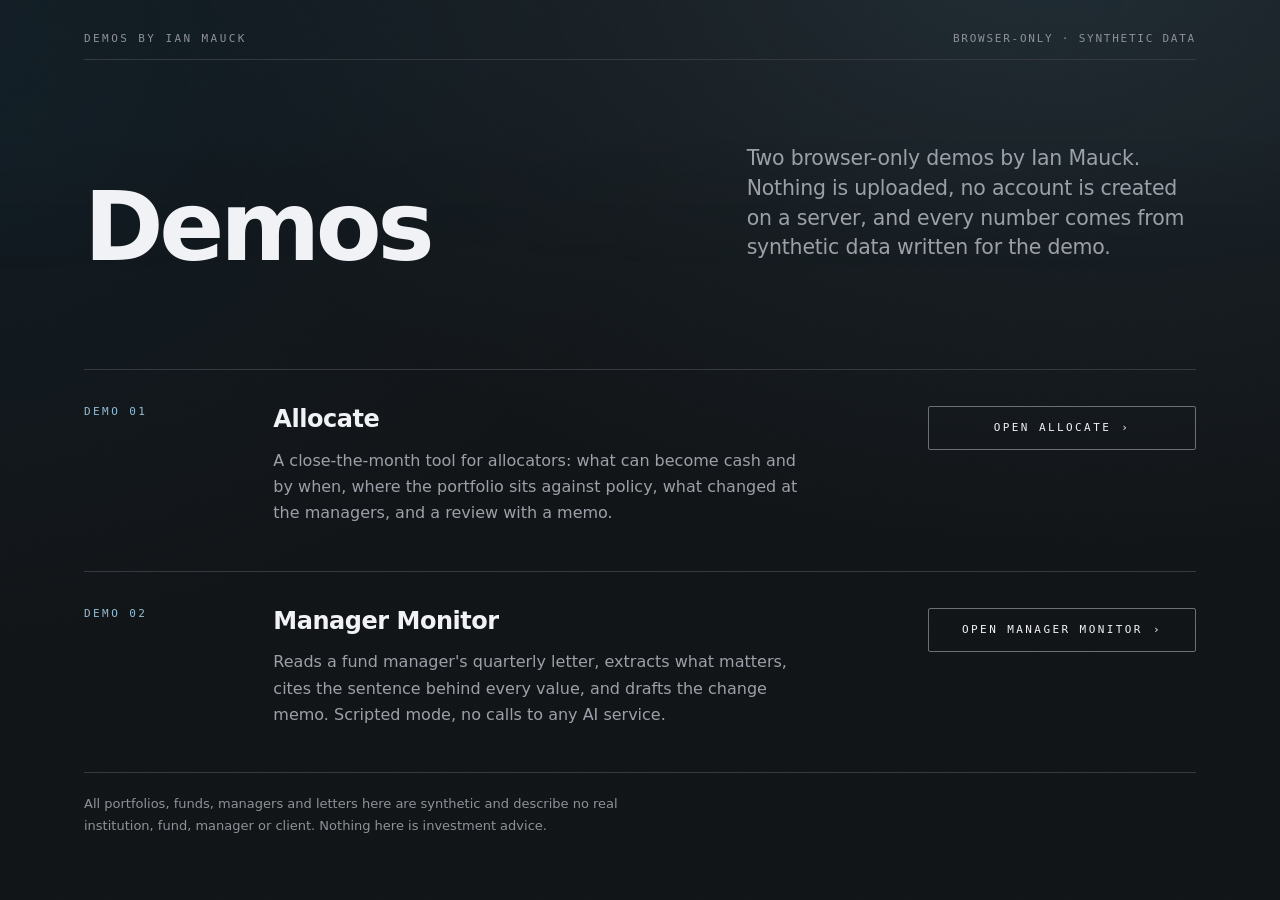
==== index.html @ 55d59b13 "Add files via upload" ====
<!doctype html>
<html lang="en">
<head>
<meta charset="utf-8" />
<meta name="viewport" content="width=device-width, initial-scale=1" />
<meta name="description" content="Two browser-only demos by Ian Mauck: Allocate, a close-the-month tool for allocators, and Manager Monitor, which reads manager letters and cites every value." />
<meta name="theme-color" content="#111417" />
<title>Demos by Ian Mauck</title>
<style>
/* Space Grotesk and JetBrains Mono, self-hosted beside this page (SIL OFL 1.1,
   the licence text ships with the app build). No request leaves the machine:
   the two woff2 files sit in ./fonts/, the same two the Allocate build
   bundles. If they are absent or blocked, the stacks below fall through to
   the platform UI face and the platform mono — nothing here is measured
   against the webfont, so the page loses the editorial character and not the
   layout. */
@font-face{font-family:"Space Grotesk";font-style:normal;font-weight:300 700;font-display:swap;src:url("./fonts/space-grotesk-latin-wght-normal.woff2") format("woff2")}
@font-face{font-family:"JetBrains Mono";font-style:normal;font-weight:400 700;font-display:swap;src:url("./fonts/jetbrains-mono-latin-wght-normal.woff2") format("woff2")}

/* ============================================================
   FINAL — the demos index. The same masthead, the same tokens, the same
   accent substitution; the two demos are case-file rows: mono stamp,
   headline, teaser, bordered mono CTA.

   Every string — title, description, h1, lede, both headings, both
   teasers, both CTA labels, both hrefs, the footer — is byte-for-byte
   the page this replaces. The only words that are not already on that
   page are the mono furniture: the stamps DEMO 01 / DEMO 02, the folio
   line (the page's own <title>) and the right-hand micro label (from its
   own lede and footer).

   The two faces are self-hosted in ./fonts/ beside this file (the
   @font-face pair at the top of this stylesheet). There is no request to
   any external host from this page.

   Defects fixed from the winner:
     - the two CTAs now share a width and a right edge, so the column
       reads as one column instead of two ragged buttons.
     - the CTA's own border was --rule (1.57:1). A control's edge has to
       be perceivable, so it is --rule-control (3.08:1); the dividing
       hairlines stay at --rule, because a divider is not a control.
   ============================================================ */

:root{
  --background: oklch(0.19 0.008 255);
  --surface: oklch(0.235 0.010 255);
  --foreground: oklch(0.965 0.004 260);
  --muted-foreground: oklch(0.705 0.012 265);
  --ink-dim: oklch(0.655 0.010 265);
  --rule: oklch(0.34 0.012 255);            /* decorative hairline */
  --rule-strong: oklch(0.46 0.012 255);
  /* A control's own edge (WCAG 1.4.11, 3:1): --rule is 1.57:1 and
     --rule-strong is 2.60:1 against the charcoal, so neither can draw a
     button. 3.66:1 flat, 3.07:1 at the ambient glow's brightest point.
     Spent only on a control edge — never on a divider. */
  --rule-control: oklch(0.54 0.012 255);

  --brand-200:#C2DAE8;
  --brand-300:#93BDD4;
  --brand-400:#5B9AB9;
  --brand-500:#2C789C;
  --brand-600:#0B5D8A;
  --brand-700:#073D5F;
  --accent: var(--brand-300);
  --accent-line: var(--brand-400);
  --ring: var(--brand-400);

  --grain-opacity:.045;
  --glow-a:.13; --glow-b:.10; --aurora-a:.05;

  --radius:2px;
  --gutter:20px;
  --content-max:1240px;

  --dur-fast:160ms; --dur-tick:200ms;
  --dur-rule:700ms; --dur-rise:620ms; --dur-mask:720ms;
  --ease-out:cubic-bezier(0.16,1,0.3,1);
  --ease-rule:cubic-bezier(0.22,1,0.36,1);
  --ease-standard:cubic-bezier(0.4,0,0.2,1);

  --fs-display-xl: clamp(2.75rem, 7.7vw, 6rem);
  --fs-dek: clamp(1.0625rem, 1.6vw, 1.375rem);
  --fs-headline: 1.5rem;
  --fs-body: 1rem;
  --fs-label:.6875rem;
  /* the site's micro-mono is .625rem (10px); raised to 11px, the floor
     Allocate's type rule puts under an uppercase label. */
  --fs-micro:.6875rem;

  --font-display:"Space Grotesk", ui-sans-serif, system-ui, sans-serif;
  --font-mono:"JetBrains Mono", ui-monospace, monospace;
}
@media (min-width:768px){ :root{ --gutter:40px } }
@media (min-width:1280px){ :root{ --gutter:64px } }

*,*::before,*::after{ box-sizing:border-box }
html{ overflow-x:hidden; -webkit-text-size-adjust:100% }
body{
  margin:0; min-height:100vh;
  background-color:var(--background);
  background-image:
    radial-gradient(60rem 40rem at 85% -10%, color-mix(in oklab, var(--brand-400) calc(var(--glow-a)*100%), transparent), transparent),
    radial-gradient(50rem 35rem at -10% 10%, color-mix(in oklab, var(--brand-600) calc(var(--glow-b)*100%), transparent), transparent);
  background-attachment:fixed;
  color:var(--foreground);
  font-family:var(--font-display);
  font-synthesis-weight:none;
  -webkit-font-smoothing:antialiased;
}
body::after{
  content:""; position:fixed; inset:0; z-index:60; pointer-events:none;
  opacity:var(--grain-opacity);
  background-image:url("data:image/svg+xml;utf8,<svg xmlns='http://www.w3.org/2000/svg' width='160' height='160'><filter id='n'><feTurbulence type='fractalNoise' baseFrequency='0.85' numOctaves='3' stitchTiles='stitch'/><feColorMatrix type='saturate' values='0'/></filter><rect width='160' height='160' filter='url(%23n)' opacity='0.55'/></svg>");
  background-size:160px 160px;
}

.wrap{ width:100%; max-width:var(--content-max); margin-inline:auto; padding-inline:var(--gutter) }
.grid{
  display:grid; grid-template-columns:repeat(4,minmax(0,1fr)); gap:16px;
  width:100%; max-width:var(--content-max); margin-inline:auto; padding-inline:var(--gutter);
}
@media (min-width:768px){ .grid{ grid-template-columns:repeat(12,minmax(0,1fr)); gap:24px } }

.display-xl{
  font-family:var(--font-display); font-size:var(--fs-display-xl); font-weight:700;
  line-height:.86; letter-spacing:-.045em; margin:0;
}
.headline{ font-size:var(--fs-headline); font-weight:700; line-height:1.15; letter-spacing:-.02em; margin:0 }
.dek{ font-size:var(--fs-dek); font-weight:400; line-height:1.45; letter-spacing:-.01em; color:var(--muted-foreground); margin:0 }
.body-copy{ font-size:var(--fs-body); line-height:1.65; margin:0; color:var(--muted-foreground) }
.label-mono{ font-family:var(--font-mono); font-size:var(--fs-label); font-weight:500; line-height:1; letter-spacing:.22em; text-transform:uppercase; color:var(--ink-dim); margin:0 }
.micro-mono{ font-family:var(--font-mono); font-size:var(--fs-micro); font-weight:400; line-height:1.2; letter-spacing:.16em; text-transform:uppercase; color:var(--ink-dim); margin:0 }
.accent{ color:var(--accent) }

@media (prefers-reduced-motion: no-preference){
  .reveal{ animation:rise var(--dur-rise) var(--ease-out) both; animation-delay:var(--d,0ms) }
  .mask-inner{ animation:mask-rise var(--dur-mask) var(--ease-out) both; animation-delay:var(--d,0ms) }
  .rule-draw{ animation:draw var(--dur-rule) var(--ease-rule) both; animation-delay:var(--d,0ms) }
}
@keyframes rise{ from{opacity:0; transform:translateY(var(--rise-y,18px))} to{opacity:1; transform:none} }
@keyframes mask-rise{ from{transform:translateY(110%)} to{transform:none} }
@keyframes draw{ from{transform:scaleX(0)} to{transform:scaleX(1)} }
.rule-draw{ display:block; height:1px; width:100%; background:var(--rule); transform-origin:left center }
.mask-line{ display:block; overflow:hidden; padding-block:.1em; margin-block:-.1em }
.mask-inner{ display:block }

.skip-link{
  position:fixed; top:8px; left:8px; z-index:70; transform:translateY(-220%);
  min-height:44px; display:inline-flex; align-items:center; padding:10px 16px;
  background:var(--surface); color:var(--foreground); border:1px solid var(--rule-control);
  border-radius:var(--radius); text-decoration:none;
  font-family:var(--font-mono); font-size:var(--fs-label); letter-spacing:.22em; text-transform:uppercase;
}
.skip-link:focus{ transform:translateY(0) }

/* ---------- masthead ---------- */
.masthead{ position:relative; isolation:isolate; padding-top:22px; padding-bottom:12px }
@media (min-width:768px){ .masthead{ padding-top:32px } }
.aurora{
  position:absolute; inset:0; z-index:0; pointer-events:none; contain:layout paint;
  /* the aurora is cut off at the section's edge; fade it out before the cut */
  -webkit-mask-image:linear-gradient(to bottom,#000 45%,transparent 100%);
          mask-image:linear-gradient(to bottom,#000 45%,transparent 100%);
  background-image:
    radial-gradient(48rem 34rem at 78% -12%, color-mix(in oklab, var(--brand-300) calc(var(--aurora-a)*100%), transparent), transparent),
    radial-gradient(42rem 30rem at -8% 6%, color-mix(in oklab, var(--brand-500) calc(var(--aurora-a)*100%), transparent), transparent);
}
.masthead > *:not(.aurora){ position:relative; z-index:1 }
.folio{ display:flex; align-items:baseline; justify-content:space-between; gap:16px; padding-bottom:14px }
.folio .micro-mono{ display:none }
@media (min-width:560px){ .folio .micro-mono{ display:block } }

.masthead-grid{ margin-top:52px; align-items:end }
@media (min-width:768px){ .masthead-grid{ margin-top:84px } }
.col-title{ grid-column:span 4 }
@media (min-width:768px){ .col-title{ grid-column:1 / 8 } }
.col-dek{ grid-column:span 4; margin-top:26px }
@media (min-width:768px){ .col-dek{ grid-column:8 / 13; margin-top:0; padding-bottom:6px } }

/* ---------- case-file rows ---------- */
.rows{ margin-top:56px }
@media (min-width:768px){ .rows{ margin-top:88px } }
/* The leading hairline sits INSIDE the wrap, as the site's does, so it runs
   the content column and not the window. The hover tint is full-bleed. */
.row-link{
  display:block; text-decoration:none; color:inherit;
  transition:background var(--dur-tick) var(--ease-standard);
}
.row-link:hover, .row-link:focus-visible{ background:color-mix(in oklab, var(--brand-400) 6%, transparent) }
.row-grid{ padding-block:32px 36px; align-items:start }
@media (min-width:768px){ .row-grid{ padding-block:36px 44px; min-height:196px } }
.row-stamp{
  grid-column:span 4; display:flex; flex-direction:row; align-items:baseline; justify-content:space-between; gap:12px;
}
@media (min-width:768px){ .row-stamp{ grid-column:1 / 3; flex-direction:column; align-items:flex-start; gap:12px } }
.row-story{ grid-column:span 4; margin-top:22px }
@media (min-width:768px){ .row-story{ grid-column:3 / 9; margin-top:0 } }
.row-story .body-copy{ margin-top:14px; max-width:52ch }
.row-cta{ grid-column:span 4; margin-top:26px; display:flex }
@media (min-width:768px){ .row-cta{ grid-column:9 / 13; margin-top:0; justify-content:flex-end; align-items:flex-start } }
.cta{
  display:inline-flex; align-items:center; justify-content:center; gap:10px;
  width:100%; min-height:48px; padding-inline:20px;
  border:1px solid var(--rule-control); border-radius:var(--radius);
  font-family:var(--font-mono); font-size:var(--fs-label); font-weight:500;
  letter-spacing:.22em; text-transform:uppercase; color:var(--foreground);
  transition:border-color var(--dur-tick) var(--ease-standard), color var(--dur-tick) var(--ease-standard);
}
/* One width for both, so the two rows' buttons share a left and a right
   edge. 268px holds "OPEN MANAGER MONITOR ›" at 11px / 0.22em with room. */
@media (min-width:768px){ .cta{ width:268px; min-height:44px } }
.row-link:hover .cta, .row-link:focus-visible .cta{ border-color:var(--accent-line); color:var(--accent) }
.cta .chev{ transition:transform var(--dur-tick) var(--ease-out) }
.row-link:hover .cta .chev{ transform:translateX(3px) }

/* ---------- footer ---------- */
/* the footer's own rule closes the last row, so the two rows are bracketed */
.foot{ margin-top:0; padding-bottom:64px }
.foot p{ margin:20px 0 0; max-width:72ch; font-size:.8125rem; line-height:1.65; color:var(--ink-dim) }

:focus-visible{ outline:2px solid var(--ring); outline-offset:2px }
/* A demo row's anchor is the whole row, edge to edge, so the ring above draws
   a box the width of the window: its vertical edges fall outside the viewport
   and what is left reads as two horizontal lines across the page. The row's
   control is the CTA, so the ring goes on the CTA — same 2px, same colour, a
   box around the thing you are about to press — and the row's own focus tint
   (.row-link:focus-visible, above) still says which row it belongs to. */
.row-link:focus-visible{ outline:none }
.row-link:focus-visible .cta{ outline:2px solid var(--ring); outline-offset:2px }
::selection{ background:color-mix(in oklab, var(--brand-400) 40%, transparent) }
@media (prefers-reduced-motion: reduce){
  *,*::before,*::after{
    animation-duration:.001ms !important; animation-iteration-count:1 !important;
    animation-delay:0s !important; transition-duration:.001ms !important;
  }
}
</style>
</head>
<body>
<a class="skip-link" href="#demos">Skip to the demos</a>

<header class="masthead">
  <div class="aurora" aria-hidden="true"></div>

  <div class="wrap folio">
    <p class="label-mono">Demos by Ian Mauck</p>
    <p class="micro-mono">Browser-only · synthetic data</p>
  </div>
  <div class="wrap"><span class="rule-draw"></span></div>

  <div class="grid masthead-grid">
    <div class="col-title">
      <h1 class="display-xl">
        <span class="mask-line"><span class="mask-inner" style="--d:80ms">Demos</span></span>
      </h1>
    </div>
    <p class="dek col-dek reveal" style="--d:160ms">Two browser-only demos by Ian Mauck. Nothing is uploaded, no account is created on a server, and every number comes from synthetic data written for the demo.</p>
  </div>
</header>

<main class="rows" id="demos">
  <a class="row-link reveal" style="--d:240ms" href="./allocate/">
    <div class="wrap"><span class="rule-draw" style="--d:240ms"></span></div>
    <div class="grid row-grid">
      <div class="row-stamp">
        <span class="label-mono accent">Demo 01</span>
      </div>
      <div class="row-story">
        <h2 class="headline">Allocate</h2>
        <p class="body-copy">A close-the-month tool for allocators: what can become cash and by when, where the portfolio sits against policy, what changed at the managers, and a review with a memo.</p>
      </div>
      <div class="row-cta">
        <span class="cta">Open Allocate <span class="chev" aria-hidden="true">&rsaquo;</span></span>
      </div>
    </div>
  </a>

  <a class="row-link reveal" style="--d:320ms" href="./manager-monitor/">
    <div class="wrap"><span class="rule-draw" style="--d:320ms"></span></div>
    <div class="grid row-grid">
      <div class="row-stamp">
        <span class="label-mono accent">Demo 02</span>
      </div>
      <div class="row-story">
        <h2 class="headline">Manager Monitor</h2>
        <p class="body-copy">Reads a fund manager's quarterly letter, extracts what matters, cites the sentence behind every value, and drafts the change memo. Scripted mode, no calls to any AI service.</p>
      </div>
      <div class="row-cta">
        <span class="cta">Open Manager Monitor <span class="chev" aria-hidden="true">&rsaquo;</span></span>
      </div>
    </div>
  </a>
</main>

<footer class="wrap foot">
  <span class="rule-draw" style="--d:400ms"></span>
  <p>All portfolios, funds, managers and letters here are synthetic and describe no real institution, fund, manager or client. Nothing here is investment advice.</p>
</footer>
</body>
</html>
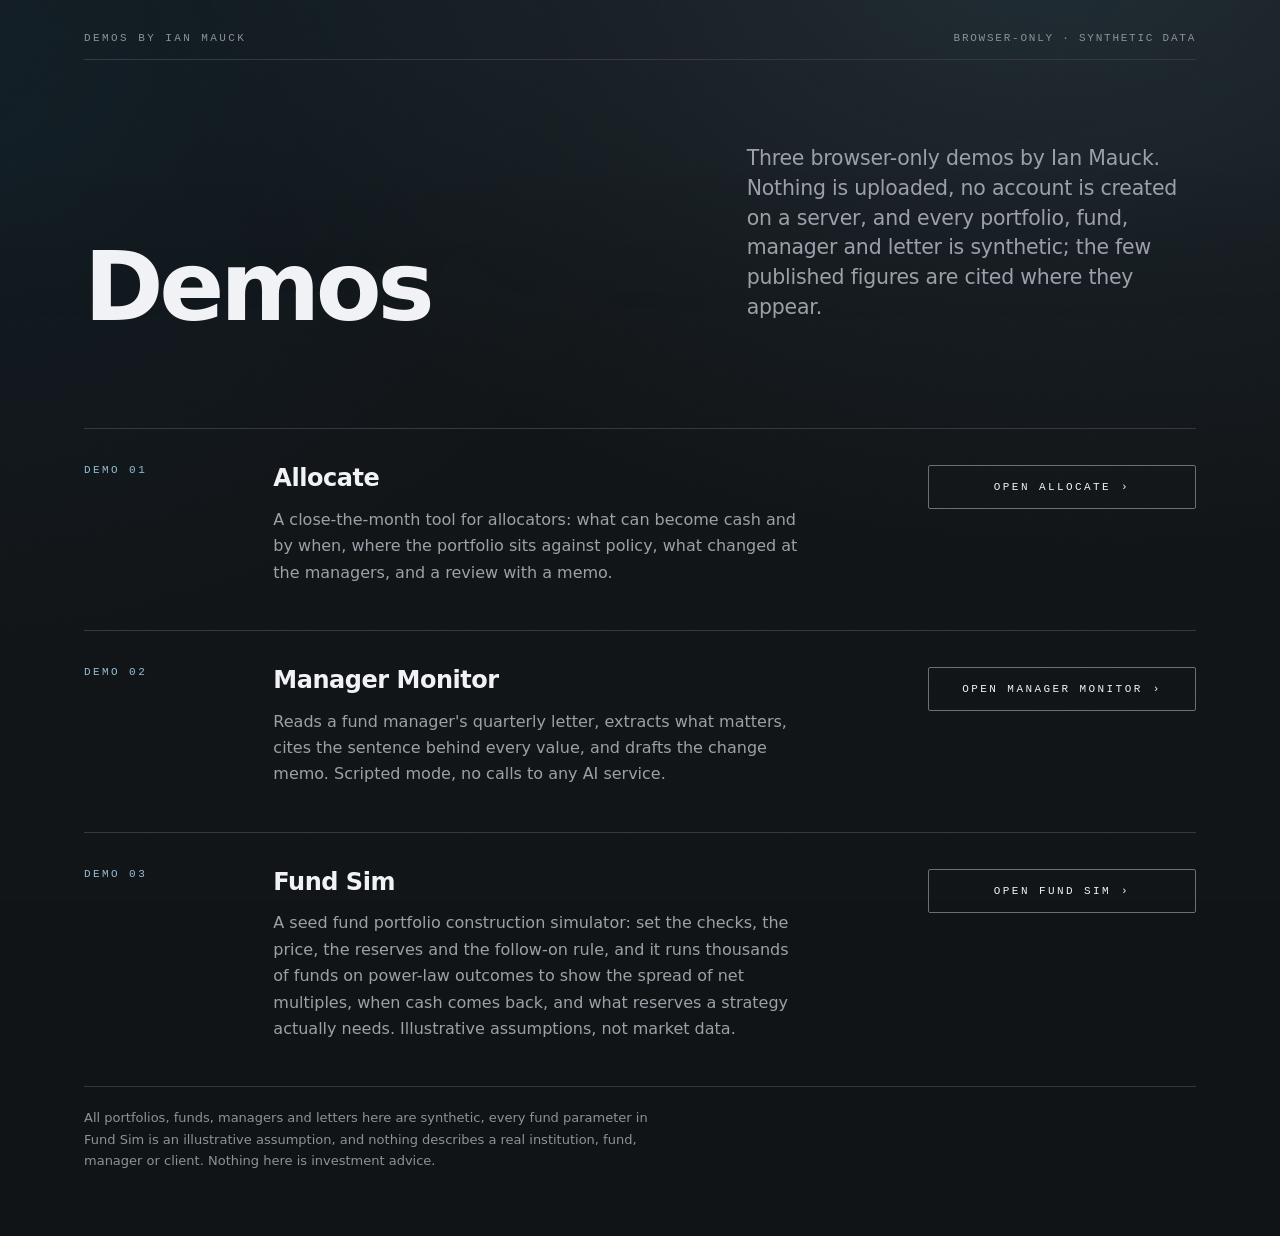
==== commit 7838018d: "Add files via upload" ====
--- a/index.html
+++ b/index.html
@@ -3,39 +3,34 @@
 <head>
 <meta charset="utf-8" />
 <meta name="viewport" content="width=device-width, initial-scale=1" />
-<meta name="description" content="Two browser-only demos by Ian Mauck: Allocate, a close-the-month tool for allocators, and Manager Monitor, which reads manager letters and cites every value." />
+<meta name="description" content="Three browser-only demos by Ian Mauck: Allocate, a close-the-month tool for allocators; Manager Monitor, which reads manager letters and cites every value; and Fund Sim, a seed fund portfolio construction simulator." />
 <meta name="theme-color" content="#111417" />
 <title>Demos by Ian Mauck</title>
 <style>
 /* Space Grotesk and JetBrains Mono, self-hosted beside this page (SIL OFL 1.1,
-   the licence text ships with the app build). No request leaves the machine:
+   the license text ships with the app build). No request leaves the machine:
    the two woff2 files sit in ./fonts/, the same two the Allocate build
    bundles. If they are absent or blocked, the stacks below fall through to
-   the platform UI face and the platform mono — nothing here is measured
+   the platform UI face and the platform mono; nothing here is measured
    against the webfont, so the page loses the editorial character and not the
    layout. */
 @font-face{font-family:"Space Grotesk";font-style:normal;font-weight:300 700;font-display:swap;src:url("./fonts/space-grotesk-latin-wght-normal.woff2") format("woff2")}
 @font-face{font-family:"JetBrains Mono";font-style:normal;font-weight:400 700;font-display:swap;src:url("./fonts/jetbrains-mono-latin-wght-normal.woff2") format("woff2")}
 
 /* ============================================================
-   FINAL — the demos index. The same masthead, the same tokens, the same
-   accent substitution; the two demos are case-file rows: mono stamp,
-   headline, teaser, bordered mono CTA.
-
-   Every string — title, description, h1, lede, both headings, both
-   teasers, both CTA labels, both hrefs, the footer — is byte-for-byte
-   the page this replaces. The only words that are not already on that
-   page are the mono furniture: the stamps DEMO 01 / DEMO 02, the folio
-   line (the page's own <title>) and the right-hand micro label (from its
-   own lede and footer).
+   The demos index: the same masthead, tokens and accent substitution;
+   the three demos are case-file rows (mono stamp, headline, teaser,
+   bordered mono CTA). The mono furniture is the stamps DEMO 01 to
+   DEMO 03, the folio line (the page's own <title>) and the right-hand
+   micro label.
 
    The two faces are self-hosted in ./fonts/ beside this file (the
    @font-face pair at the top of this stylesheet). There is no request to
    any external host from this page.
 
    Defects fixed from the winner:
-     - the two CTAs now share a width and a right edge, so the column
-       reads as one column instead of two ragged buttons.
+     - the CTAs now share a width and a right edge, so the column
+       reads as one column instead of ragged buttons.
      - the CTA's own border was --rule (1.57:1). A control's edge has to
        be perceivable, so it is --rule-control (3.08:1); the dividing
        hairlines stay at --rule, because a divider is not a control.
@@ -52,7 +47,7 @@
   /* A control's own edge (WCAG 1.4.11, 3:1): --rule is 1.57:1 and
      --rule-strong is 2.60:1 against the charcoal, so neither can draw a
      button. 3.66:1 flat, 3.07:1 at the ambient glow's brightest point.
-     Spent only on a control edge — never on a divider. */
+     Spent only on a control edge, never on a divider. */
   --rule-control: oklch(0.54 0.012 255);
 
   --brand-200:#C2DAE8;
@@ -206,7 +201,7 @@
   letter-spacing:.22em; text-transform:uppercase; color:var(--foreground);
   transition:border-color var(--dur-tick) var(--ease-standard), color var(--dur-tick) var(--ease-standard);
 }
-/* One width for both, so the two rows' buttons share a left and a right
+/* One width for every row, so the rows' buttons share a left and a right
    edge. 268px holds "OPEN MANAGER MONITOR ›" at 11px / 0.22em with room. */
 @media (min-width:768px){ .cta{ width:268px; min-height:44px } }
 .row-link:hover .cta, .row-link:focus-visible .cta{ border-color:var(--accent-line); color:var(--accent) }
@@ -214,7 +209,7 @@
 .row-link:hover .cta .chev{ transform:translateX(3px) }
 
 /* ---------- footer ---------- */
-/* the footer's own rule closes the last row, so the two rows are bracketed */
+/* the footer's own rule closes the last row, so the rows are bracketed */
 .foot{ margin-top:0; padding-bottom:64px }
 .foot p{ margin:20px 0 0; max-width:72ch; font-size:.8125rem; line-height:1.65; color:var(--ink-dim) }
 
@@ -222,8 +217,8 @@
 /* A demo row's anchor is the whole row, edge to edge, so the ring above draws
    a box the width of the window: its vertical edges fall outside the viewport
    and what is left reads as two horizontal lines across the page. The row's
-   control is the CTA, so the ring goes on the CTA — same 2px, same colour, a
-   box around the thing you are about to press — and the row's own focus tint
+   control is the CTA, so the ring goes on the CTA (same 2px, same color, a
+   box around the thing you are about to press), and the row's own focus tint
    (.row-link:focus-visible, above) still says which row it belongs to. */
 .row-link:focus-visible{ outline:none }
 .row-link:focus-visible .cta{ outline:2px solid var(--ring); outline-offset:2px }
@@ -254,7 +249,7 @@
         <span class="mask-line"><span class="mask-inner" style="--d:80ms">Demos</span></span>
       </h1>
     </div>
-    <p class="dek col-dek reveal" style="--d:160ms">Two browser-only demos by Ian Mauck. Nothing is uploaded, no account is created on a server, and every number comes from synthetic data written for the demo.</p>
+    <p class="dek col-dek reveal" style="--d:160ms">Three browser-only demos by Ian Mauck. Nothing is uploaded, no account is created on a server, and every portfolio, fund, manager and letter is synthetic; the few published figures are cited where they appear.</p>
   </div>
 </header>
 
@@ -290,11 +285,27 @@
       </div>
     </div>
   </a>
+
+  <a class="row-link reveal" style="--d:400ms" href="./fund-sim/">
+    <div class="wrap"><span class="rule-draw" style="--d:400ms"></span></div>
+    <div class="grid row-grid">
+      <div class="row-stamp">
+        <span class="label-mono accent">Demo 03</span>
+      </div>
+      <div class="row-story">
+        <h2 class="headline">Fund Sim</h2>
+        <p class="body-copy">A seed fund portfolio construction simulator: set the checks, the price, the reserves and the follow-on rule, and it runs thousands of funds on power-law outcomes to show the spread of net multiples, when cash comes back, and what reserves a strategy actually needs. Illustrative assumptions, not market data.</p>
+      </div>
+      <div class="row-cta">
+        <span class="cta">Open Fund Sim <span class="chev" aria-hidden="true">&rsaquo;</span></span>
+      </div>
+    </div>
+  </a>
 </main>
 
 <footer class="wrap foot">
-  <span class="rule-draw" style="--d:400ms"></span>
-  <p>All portfolios, funds, managers and letters here are synthetic and describe no real institution, fund, manager or client. Nothing here is investment advice.</p>
+  <span class="rule-draw" style="--d:480ms"></span>
+  <p>All portfolios, funds, managers and letters here are synthetic, every fund parameter in Fund Sim is an illustrative assumption, and nothing describes a real institution, fund, manager or client. Nothing here is investment advice.</p>
 </footer>
 </body>
 </html>
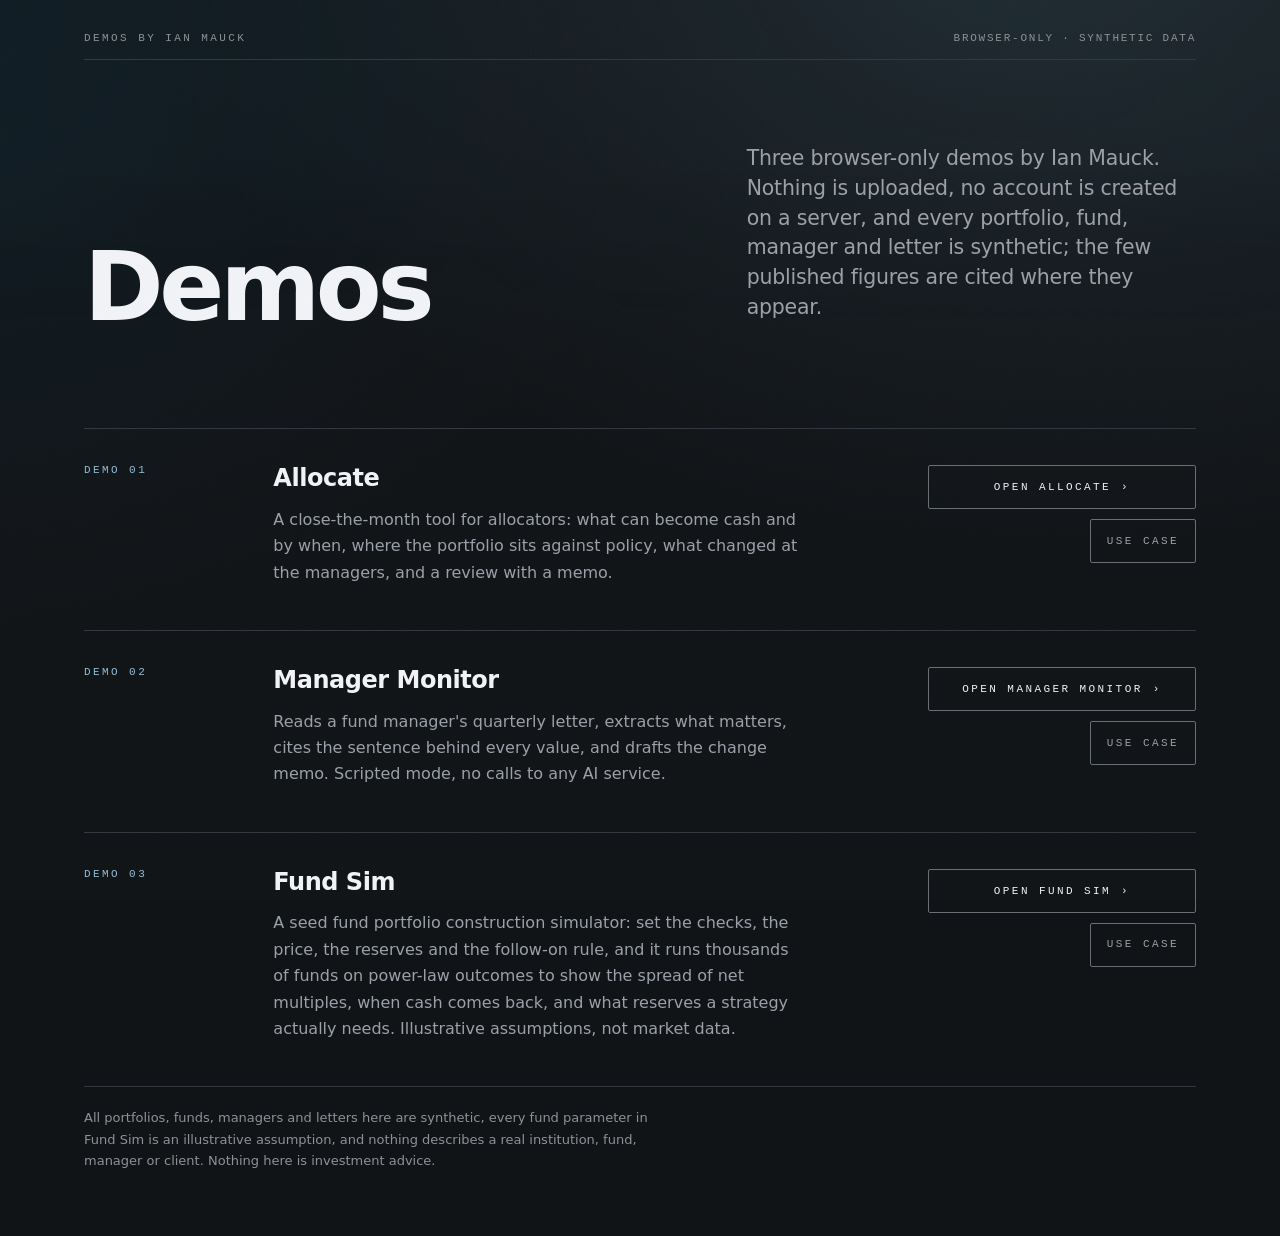
==== commit ef0a4d11: "Use case panels in Allocate, Manager Monitor, Fund Sim and on the landing rows; plates and previews " ====
--- a/index.html
+++ b/index.html
@@ -20,7 +20,9 @@
 /* ============================================================
    The demos index: the same masthead, tokens and accent substitution;
    the three demos are case-file rows (mono stamp, headline, teaser,
-   bordered mono CTA). The mono furniture is the stamps DEMO 01 to
+   bordered mono CTA, and a quieter Use case toggle under it that opens
+   the demo's six plain-language parts after both controls). The mono
+   furniture is the stamps DEMO 01 to
    DEMO 03, the folio line (the page's own <title>) and the right-hand
    micro label.
 
@@ -177,11 +179,21 @@
 @media (min-width:768px){ .rows{ margin-top:88px } }
 /* The leading hairline sits INSIDE the wrap, as the site's does, so it runs
    the content column and not the window. The hover tint is full-bleed. */
+/* A row is a div, not a link: it holds two controls (the CTA, which is the
+   link, and the Use case toggle), and a button cannot sit inside an anchor.
+   The whole row still opens its demo, as it did when it was the anchor: the
+   CTA's ::after is stretched over the row (the row is its containing block),
+   so a press on the stamp, headline or teaser is a press on the link, and
+   the toggle and the open panel are lifted above it (below), so neither of
+   them navigates. The tint says so: it lights when the link is hovered or
+   focused, which is everywhere on the row except the toggle and the panel,
+   so it never invites a click that does nothing. The link keeps its own
+   name and its own ring; the stretch adds no tab stop. */
 .row-link{
-  display:block; text-decoration:none; color:inherit;
+  position:relative; display:block; color:inherit;
   transition:background var(--dur-tick) var(--ease-standard);
 }
-.row-link:hover, .row-link:focus-visible{ background:color-mix(in oklab, var(--brand-400) 6%, transparent) }
+.row-link:has(.cta:hover), .row-link:has(.cta:focus-visible){ background:color-mix(in oklab, var(--brand-400) 6%, transparent) }
 .row-grid{ padding-block:32px 36px; align-items:start }
 @media (min-width:768px){ .row-grid{ padding-block:36px 44px; min-height:196px } }
 .row-stamp{
@@ -191,11 +203,18 @@
 .row-story{ grid-column:span 4; margin-top:22px }
 @media (min-width:768px){ .row-story{ grid-column:3 / 9; margin-top:0 } }
 .row-story .body-copy{ margin-top:14px; max-width:52ch }
-.row-cta{ grid-column:span 4; margin-top:26px; display:flex }
-@media (min-width:768px){ .row-cta{ grid-column:9 / 13; margin-top:0; justify-content:flex-end; align-items:flex-start } }
+/* The CTA, then the Use case toggle under it, at the column's own edge:
+   the start below 768, where the CTA is the full width as before, and the
+   right from 768, where the CTAs share a 268px width and a right edge. They
+   stack at every width because side by side they do not fit: at 390 the
+   CTA took what the toggle left and "Open Manager Monitor" broke onto two
+   lines (measured), and from 768 four columns hold 268px, not 268px plus
+   the toggle. */
+.row-cta{ grid-column:span 4; margin-top:26px; display:flex; flex-direction:column; align-items:flex-start; gap:10px }
+@media (min-width:768px){ .row-cta{ grid-column:9 / 13; margin-top:0; align-items:flex-end } }
 .cta{
   display:inline-flex; align-items:center; justify-content:center; gap:10px;
-  width:100%; min-height:48px; padding-inline:20px;
+  width:100%; min-height:48px; padding-inline:20px; text-decoration:none;
   border:1px solid var(--rule-control); border-radius:var(--radius);
   font-family:var(--font-mono); font-size:var(--fs-label); font-weight:500;
   letter-spacing:.22em; text-transform:uppercase; color:var(--foreground);
@@ -204,24 +223,58 @@
 /* One width for every row, so the rows' buttons share a left and a right
    edge. 268px holds "OPEN MANAGER MONITOR ›" at 11px / 0.22em with room. */
 @media (min-width:768px){ .cta{ width:268px; min-height:44px } }
-.row-link:hover .cta, .row-link:focus-visible .cta{ border-color:var(--accent-line); color:var(--accent) }
+.cta:hover{ border-color:var(--accent-line); color:var(--accent) }
 .cta .chev{ transition:transform var(--dur-tick) var(--ease-out) }
-.row-link:hover .cta .chev{ transform:translateX(3px) }
+.cta:hover .chev{ transform:translateX(3px) }
+.cta::after{ content:""; position:absolute; inset:0 }
+
+/* The Use case toggle: the CTA's mono label, height and 1px control edge
+   (--rule-control, 3:1), no fill, but the muted ink and its own width, so
+   it reads as the second, quieter control. Open, it takes the accent line
+   and ink, the same pair the CTA takes on hover. */
+.usecase-toggle{
+  display:inline-flex; align-items:center; justify-content:center;
+  min-height:48px; padding-inline:16px; margin:0;
+  background:transparent; border:1px solid var(--rule-control); border-radius:var(--radius);
+  font-family:var(--font-mono); font-size:var(--fs-label); font-weight:500; line-height:1;
+  letter-spacing:.22em; text-transform:uppercase; white-space:nowrap; color:var(--muted-foreground);
+  cursor:pointer; position:relative; z-index:1;
+  transition:border-color var(--dur-tick) var(--ease-standard), color var(--dur-tick) var(--ease-standard);
+}
+@media (min-width:768px){ .usecase-toggle{ min-height:44px } }
+.usecase-toggle:hover, .usecase-toggle[aria-expanded="true"]{ border-color:var(--accent-line); color:var(--accent) }
+
+/* The panel: the six parts, label in mono, answer in the teaser's own body
+   copy at the same 52ch measure. It comes after the CTA and the toggle in
+   the DOM, so it opens under the control that opened it and a screen reader
+   meets it after that control, never behind it: below 768 it is the next
+   block in the one column (the toggle stays where it was pressed), and from
+   768 it takes the story's columns on the next grid row. 22px below what
+   ends the row above it at both widths (the grid gap, 16 or 24, plus this
+   margin), the teaser's own 22px from before. Lifted above the row's stretched link, so its text can be read
+   and selected without opening the demo. It carries no display of its own,
+   so the hidden attribute is what closes it. */
+.usecase{
+  grid-column:span 4; margin-top:6px; padding-top:18px; border-top:1px solid var(--rule);
+  position:relative; z-index:1;
+}
+@media (min-width:768px){ .usecase{ grid-column:3 / 9; margin-top:-2px } }
+.usecase dl{ margin:0; display:grid; gap:18px }
+.usecase dt{ line-height:1.4 }
+.usecase dd{ margin:8px 0 0; max-width:52ch }
+@media (prefers-reduced-motion: no-preference){
+  .usecase:not([hidden]){ animation:rise var(--dur-tick) var(--ease-out) both; --rise-y:6px }
+}
 
 /* ---------- footer ---------- */
 /* the footer's own rule closes the last row, so the rows are bracketed */
 .foot{ margin-top:0; padding-bottom:64px }
 .foot p{ margin:20px 0 0; max-width:72ch; font-size:.8125rem; line-height:1.65; color:var(--ink-dim) }
 
+/* One ring for every control on the page. A row is no longer an anchor, so
+   its two controls (the CTA and the Use case toggle) take this ring
+   themselves: a box around the thing you are about to press. */
 :focus-visible{ outline:2px solid var(--ring); outline-offset:2px }
-/* A demo row's anchor is the whole row, edge to edge, so the ring above draws
-   a box the width of the window: its vertical edges fall outside the viewport
-   and what is left reads as two horizontal lines across the page. The row's
-   control is the CTA, so the ring goes on the CTA (same 2px, same color, a
-   box around the thing you are about to press), and the row's own focus tint
-   (.row-link:focus-visible, above) still says which row it belongs to. */
-.row-link:focus-visible{ outline:none }
-.row-link:focus-visible .cta{ outline:2px solid var(--ring); outline-offset:2px }
 ::selection{ background:color-mix(in oklab, var(--brand-400) 40%, transparent) }
 @media (prefers-reduced-motion: reduce){
   *,*::before,*::after{
@@ -254,7 +307,7 @@
 </header>
 
 <main class="rows" id="demos">
-  <a class="row-link reveal" style="--d:240ms" href="./allocate/">
+  <div class="row-link reveal" style="--d:240ms">
     <div class="wrap"><span class="rule-draw" style="--d:240ms"></span></div>
     <div class="grid row-grid">
       <div class="row-stamp">
@@ -265,12 +318,41 @@
         <p class="body-copy">A close-the-month tool for allocators: what can become cash and by when, where the portfolio sits against policy, what changed at the managers, and a review with a memo.</p>
       </div>
       <div class="row-cta">
-        <span class="cta">Open Allocate <span class="chev" aria-hidden="true">&rsaquo;</span></span>
+        <a class="cta" href="./allocate/">Open Allocate <span class="chev" aria-hidden="true">&rsaquo;</span></a>
+        <button type="button" class="usecase-toggle" aria-expanded="false" aria-controls="usecase-allocate">Use case</button>
+      </div>
+      <div id="usecase-allocate" class="usecase" hidden>
+        <dl>
+          <div>
+            <dt class="label-mono">In one sentence</dt>
+            <dd class="body-copy">A monthly tool for people running a pool of money, like a university's, across many funds: what can become cash, whether the split matches its plan, and whether fund managers stay within their stated limits.</dd>
+          </div>
+          <div>
+            <dt class="label-mono">Who it is for</dt>
+            <dd class="body-copy">The team investing for a university, a charity or a wealthy family across many outside funds.</dd>
+          </div>
+          <div>
+            <dt class="label-mono">The situation</dt>
+            <dd class="body-copy">Every month they ask: how fast could we raise cash, when some funds pay out slowly? Is the money still split the way the board decided, as some investments outgrow others? Are the fund managers doing what they said?</dd>
+          </div>
+          <div>
+            <dt class="label-mono">What you do here</dt>
+            <dd class="body-copy">Press Try the demo, open Portfolio 1 (made-up data), and follow five steps: Data, Liquidity (cash), Policy (the planned split), Managers and Review.</dd>
+          </div>
+          <div>
+            <dt class="label-mono">What to look for</dt>
+            <dd class="body-copy">The Liquidity step. It sorts the money by how fast it could become cash, from a day to years, and shows when funds you promised money to will next ask for it.</dd>
+          </div>
+          <div>
+            <dt class="label-mono">What it assumes</dt>
+            <dd class="body-copy">The example holdings, including every fund, value, cash movement and document, are made up. The market averages it compares against are rough stand-ins, not official figures, which cost money to license. Private funds report only every three months, and the tool never guesses a newer value, so their values are often about three months old. Nothing leaves your browser.</dd>
+          </div>
+        </dl>
       </div>
     </div>
-  </a>
-
-  <a class="row-link reveal" style="--d:320ms" href="./manager-monitor/">
+  </div>
+
+  <div class="row-link reveal" style="--d:320ms">
     <div class="wrap"><span class="rule-draw" style="--d:320ms"></span></div>
     <div class="grid row-grid">
       <div class="row-stamp">
@@ -281,12 +363,41 @@
         <p class="body-copy">Reads a fund manager's quarterly letter, extracts what matters, cites the sentence behind every value, and drafts the change memo. Scripted mode, no calls to any AI service.</p>
       </div>
       <div class="row-cta">
-        <span class="cta">Open Manager Monitor <span class="chev" aria-hidden="true">&rsaquo;</span></span>
+        <a class="cta" href="./manager-monitor/">Open Manager Monitor <span class="chev" aria-hidden="true">&rsaquo;</span></a>
+        <button type="button" class="usecase-toggle" aria-expanded="false" aria-controls="usecase-manager-monitor">Use case</button>
+      </div>
+      <div id="usecase-manager-monitor" class="usecase" hidden>
+        <dl>
+          <div>
+            <dt class="label-mono">In one sentence</dt>
+            <dd class="body-copy">A tool that reads the letter a fund manager sends every three months, pulls out key facts, shows the sentence behind each one, and drafts a short note on what changed since the last letter.</dd>
+          </div>
+          <div>
+            <dt class="label-mono">Who it is for</dt>
+            <dd class="body-copy">Someone at an investment office who reads each firm's letter every three months and writes up what changed.</dd>
+          </div>
+          <div>
+            <dt class="label-mono">The situation</dt>
+            <dd class="body-copy">Each letter covers the same facts: how much money the firm manages, its team, fees, results and anything unusual. Pulling them out, spotting what changed and writing a memo is slow, and easy to get wrong.</dd>
+          </div>
+          <div>
+            <dt class="label-mono">What you do here</dt>
+            <dd class="body-copy">Pick a firm and a quarter. The tool lists the facts, ranks what changed by importance and drafts the memo. Here the letters are made up and the results saved, not read live by AI.</dd>
+          </div>
+          <div>
+            <dt class="label-mono">What to look for</dt>
+            <dd class="body-copy">The citation. Click any number and the letter scrolls to its source sentence; a number without one is not worth trusting.</dd>
+          </div>
+          <div>
+            <dt class="label-mono">What it assumes</dt>
+            <dd class="body-copy">The 17 managers and their letters are made up for the demo. The public demo shows answers saved in advance instead of asking an AI live, so no sign-up is needed and it gives the same answer every time. A live mode exists but is turned off here.</dd>
+          </div>
+        </dl>
       </div>
     </div>
-  </a>
-
-  <a class="row-link reveal" style="--d:400ms" href="./fund-sim/">
+  </div>
+
+  <div class="row-link reveal" style="--d:400ms">
     <div class="wrap"><span class="rule-draw" style="--d:400ms"></span></div>
     <div class="grid row-grid">
       <div class="row-stamp">
@@ -297,15 +408,57 @@
         <p class="body-copy">A seed fund portfolio construction simulator: set the checks, the price, the reserves and the follow-on rule, and it runs thousands of funds on power-law outcomes to show the spread of net multiples, when cash comes back, and what reserves a strategy actually needs. Illustrative assumptions, not market data.</p>
       </div>
       <div class="row-cta">
-        <span class="cta">Open Fund Sim <span class="chev" aria-hidden="true">&rsaquo;</span></span>
+        <a class="cta" href="./fund-sim/">Open Fund Sim <span class="chev" aria-hidden="true">&rsaquo;</span></a>
+        <button type="button" class="usecase-toggle" aria-expanded="false" aria-controls="usecase-fund-sim">Use case</button>
+      </div>
+      <div id="usecase-fund-sim" class="usecase" hidden>
+        <dl>
+          <div>
+            <dt class="label-mono">In one sentence</dt>
+            <dd class="body-copy">A simulator that runs thousands of imaginary startup-investing funds to show how choices, like how many startups to fund and how much to save for extra bets on the ones doing well, change the results.</dd>
+          </div>
+          <div>
+            <dt class="label-mono">Who it is for</dt>
+            <dd class="body-copy">Anyone curious how a venture capital fund (a fund that invests in startups) decides how many to back.</dd>
+          </div>
+          <div>
+            <dt class="label-mono">The situation</dt>
+            <dd class="body-copy">A venture fund puts money into many startups knowing most will fail and one or two might pay for everything. Before picking any, it decides how much to put into each and how much to keep for investing more in the ones that do well.</dd>
+          </div>
+          <div>
+            <dt class="label-mono">What you do here</dt>
+            <dd class="body-copy">Change those choices and the simulator runs 10,000 made-up funds with the same rules. Every starting number is an example, not market data.</dd>
+          </div>
+          <div>
+            <dt class="label-mono">What to look for</dt>
+            <dd class="body-copy">How widely results swing: how often the fund avoids a loss, and how often one startup alone pays back the whole fund.</dd>
+          </div>
+          <div>
+            <dt class="label-mono">What it assumes</dt>
+            <dd class="body-copy">Every starting number is a labeled example you can change, not market data. Results follow a power law: most startups fail and a few big wins earn most of the money. The random draws come from a fixed seed, a set number that makes any run repeatable. An in-app panel compares results with published figures and lists the model's shortcuts.</dd>
+          </div>
+        </dl>
       </div>
     </div>
-  </a>
+  </div>
 </main>
 
 <footer class="wrap foot">
   <span class="rule-draw" style="--d:480ms"></span>
   <p>All portfolios, funds, managers and letters here are synthetic, every fund parameter in Fund Sim is an illustrative assumption, and nothing describes a real institution, fund, manager or client. Nothing here is investment advice.</p>
 </footer>
+<script>
+/* The Use case toggles: a disclosure each. Closed on every load, nothing is
+   remembered, and no request leaves the page. */
+document.querySelectorAll('.usecase-toggle').forEach(function (button) {
+  var panel = document.getElementById(button.getAttribute('aria-controls'));
+  if (!panel) return;
+  button.addEventListener('click', function () {
+    var open = button.getAttribute('aria-expanded') === 'true';
+    button.setAttribute('aria-expanded', open ? 'false' : 'true');
+    panel.hidden = open;
+  });
+});
+</script>
 </body>
 </html>
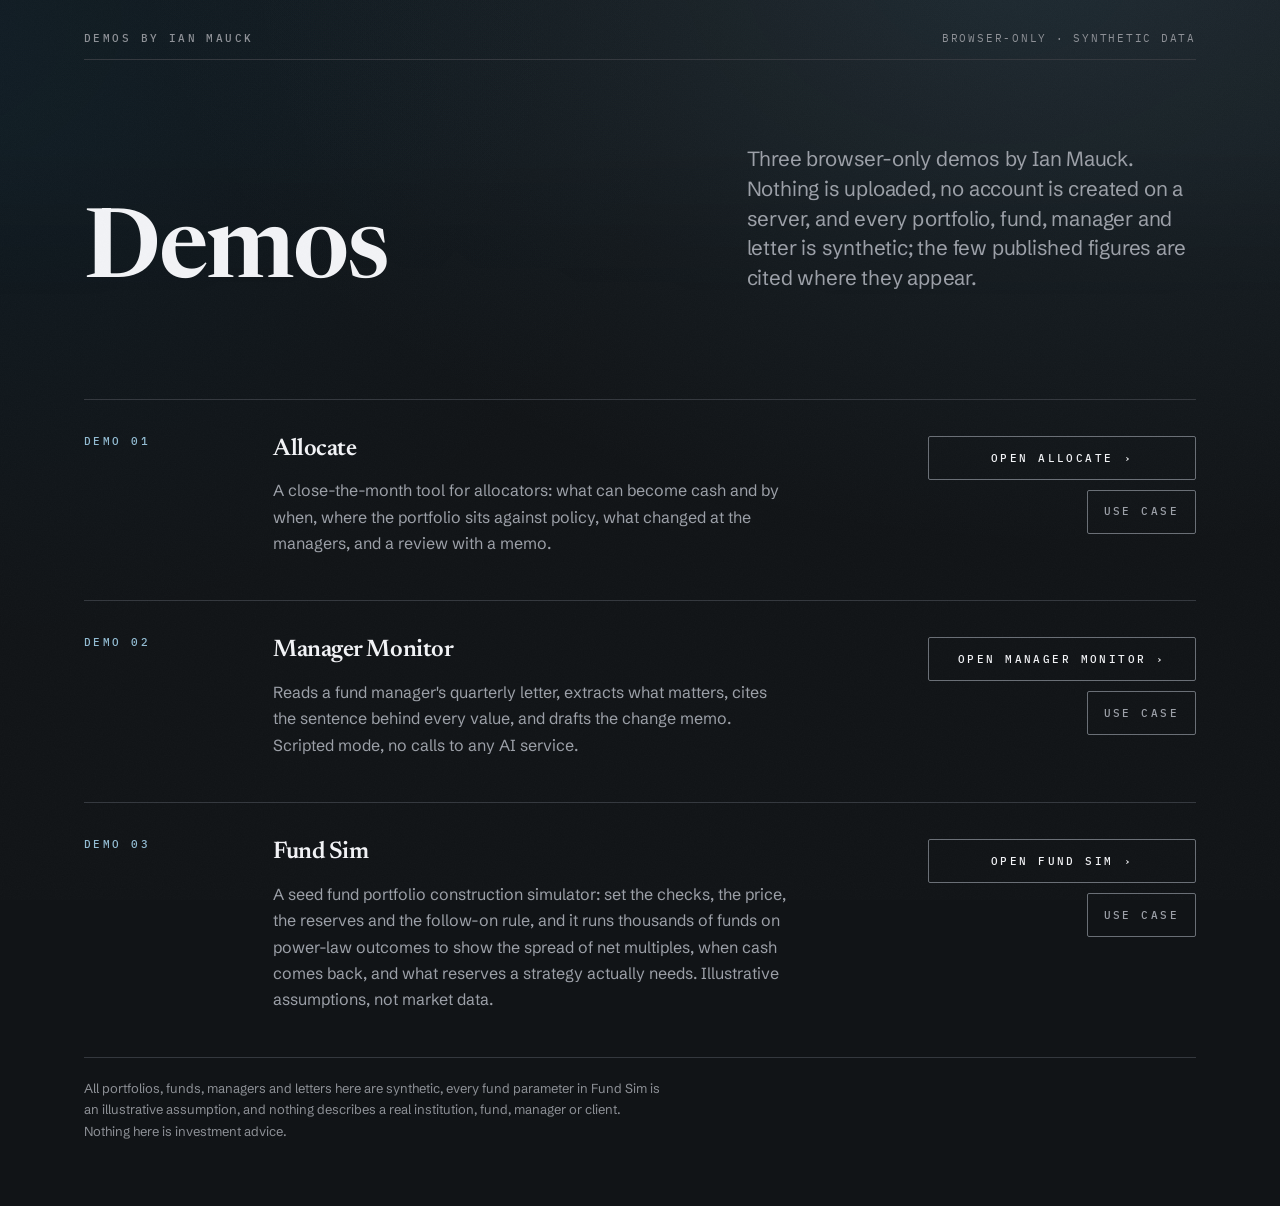
==== commit cc34549f: "Type: the demos landing and Allocate's door take the broadsheet pairing Newsreader for the masthead " ====
--- a/index.html
+++ b/index.html
@@ -7,15 +7,20 @@
 <meta name="theme-color" content="#111417" />
 <title>Demos by Ian Mauck</title>
 <style>
-/* Space Grotesk and JetBrains Mono, self-hosted beside this page (SIL OFL 1.1,
-   the license text ships with the app build). No request leaves the machine:
-   the two woff2 files sit in ./fonts/, the same two the Allocate build
-   bundles. If they are absent or blocked, the stacks below fall through to
-   the platform UI face and the platform mono; nothing here is measured
-   against the webfont, so the page loses the editorial character and not the
-   layout. */
-@font-face{font-family:"Space Grotesk";font-style:normal;font-weight:300 700;font-display:swap;src:url("./fonts/space-grotesk-latin-wght-normal.woff2") format("woff2")}
-@font-face{font-family:"JetBrains Mono";font-style:normal;font-weight:400 700;font-display:swap;src:url("./fonts/jetbrains-mono-latin-wght-normal.woff2") format("woff2")}
+/* The broadsheet pairing (TYPE-1), self-hosted beside this page (SIL OFL 1.1,
+   the license text ships with the app build): Newsreader for the display,
+   Schibsted Grotesk for reading text, IBM Plex Mono for labels. No request
+   leaves the machine: the four woff2 files sit in ./fonts/, the same four
+   the Allocate build bundles. Newsreader is the opsz-and-wght file, so the
+   masthead and the row titles each get the optical size drawn for their own
+   size. If a file is absent or blocked, the stacks below fall through to
+   Georgia, the platform UI face and the platform mono; nothing here is
+   measured against the webfont, so the page loses the editorial character
+   and not the layout. */
+@font-face{font-family:"Newsreader";font-style:normal;font-weight:200 800;font-display:swap;src:url("./fonts/newsreader-latin-opsz-normal.woff2") format("woff2")}
+@font-face{font-family:"Schibsted Grotesk";font-style:normal;font-weight:400 900;font-display:swap;src:url("./fonts/schibsted-grotesk-latin-wght-normal.woff2") format("woff2")}
+@font-face{font-family:"IBM Plex Mono";font-style:normal;font-weight:400;font-display:swap;src:url("./fonts/ibm-plex-mono-latin-400-normal.woff2") format("woff2")}
+@font-face{font-family:"IBM Plex Mono";font-style:normal;font-weight:500;font-display:swap;src:url("./fonts/ibm-plex-mono-latin-500-normal.woff2") format("woff2")}
 
 /* ============================================================
    The demos index: the same masthead, tokens and accent substitution;
@@ -26,9 +31,12 @@
    DEMO 03, the folio line (the page's own <title>) and the right-hand
    micro label.
 
-   The two faces are self-hosted in ./fonts/ beside this file (the
-   @font-face pair at the top of this stylesheet). There is no request to
-   any external host from this page.
+   The three faces are self-hosted in ./fonts/ beside this file (the
+   @font-face rules at the top of this stylesheet). There is no request to
+   any external host from this page. The masthead and the row titles are
+   the display serif; the dek, the teasers, the Use case answers and the
+   footer read in the text face; the stamps, folio, CTAs and toggles are
+   the mono.
 
    Defects fixed from the winner:
      - the CTAs now share a width and a right edge, so the column
@@ -84,8 +92,9 @@
      Allocate's type rule puts under an uppercase label. */
   --fs-micro:.6875rem;
 
-  --font-display:"Space Grotesk", ui-sans-serif, system-ui, sans-serif;
-  --font-mono:"JetBrains Mono", ui-monospace, monospace;
+  --font-display:"Newsreader", Georgia, serif;
+  --font-text:"Schibsted Grotesk", ui-sans-serif, system-ui, sans-serif;
+  --font-mono:"IBM Plex Mono", ui-monospace, monospace;
 }
 @media (min-width:768px){ :root{ --gutter:40px } }
 @media (min-width:1280px){ :root{ --gutter:64px } }
@@ -100,7 +109,7 @@
     radial-gradient(50rem 35rem at -10% 10%, color-mix(in oklab, var(--brand-600) calc(var(--glow-b)*100%), transparent), transparent);
   background-attachment:fixed;
   color:var(--foreground);
-  font-family:var(--font-display);
+  font-family:var(--font-text);
   font-synthesis-weight:none;
   -webkit-font-smoothing:antialiased;
 }
@@ -118,13 +127,17 @@
 }
 @media (min-width:768px){ .grid{ grid-template-columns:repeat(12,minmax(0,1fr)); gap:24px } }
 
+/* The display is the broadsheet's: Newsreader at 600, tracked -0.02em and
+   set at 0.92, the values the twenty-judge vote was rendered at (a serif at
+   600 wants far less negative tracking than the grotesk at 700 it
+   replaced). The row titles are the same cut at their own size. */
 .display-xl{
-  font-family:var(--font-display); font-size:var(--fs-display-xl); font-weight:700;
-  line-height:.86; letter-spacing:-.045em; margin:0;
-}
-.headline{ font-size:var(--fs-headline); font-weight:700; line-height:1.15; letter-spacing:-.02em; margin:0 }
-.dek{ font-size:var(--fs-dek); font-weight:400; line-height:1.45; letter-spacing:-.01em; color:var(--muted-foreground); margin:0 }
-.body-copy{ font-size:var(--fs-body); line-height:1.65; margin:0; color:var(--muted-foreground) }
+  font-family:var(--font-display); font-size:var(--fs-display-xl); font-weight:600;
+  line-height:.92; letter-spacing:-.02em; font-optical-sizing:auto; margin:0;
+}
+.headline{ font-family:var(--font-display); font-size:var(--fs-headline); font-weight:600; line-height:1.15; letter-spacing:-.02em; font-optical-sizing:auto; margin:0 }
+.dek{ font-family:var(--font-text); font-size:var(--fs-dek); font-weight:400; line-height:1.45; letter-spacing:-.01em; color:var(--muted-foreground); margin:0 }
+.body-copy{ font-family:var(--font-text); font-size:var(--fs-body); line-height:1.65; margin:0; color:var(--muted-foreground) }
 .label-mono{ font-family:var(--font-mono); font-size:var(--fs-label); font-weight:500; line-height:1; letter-spacing:.22em; text-transform:uppercase; color:var(--ink-dim); margin:0 }
 .micro-mono{ font-family:var(--font-mono); font-size:var(--fs-micro); font-weight:400; line-height:1.2; letter-spacing:.16em; text-transform:uppercase; color:var(--ink-dim); margin:0 }
 .accent{ color:var(--accent) }
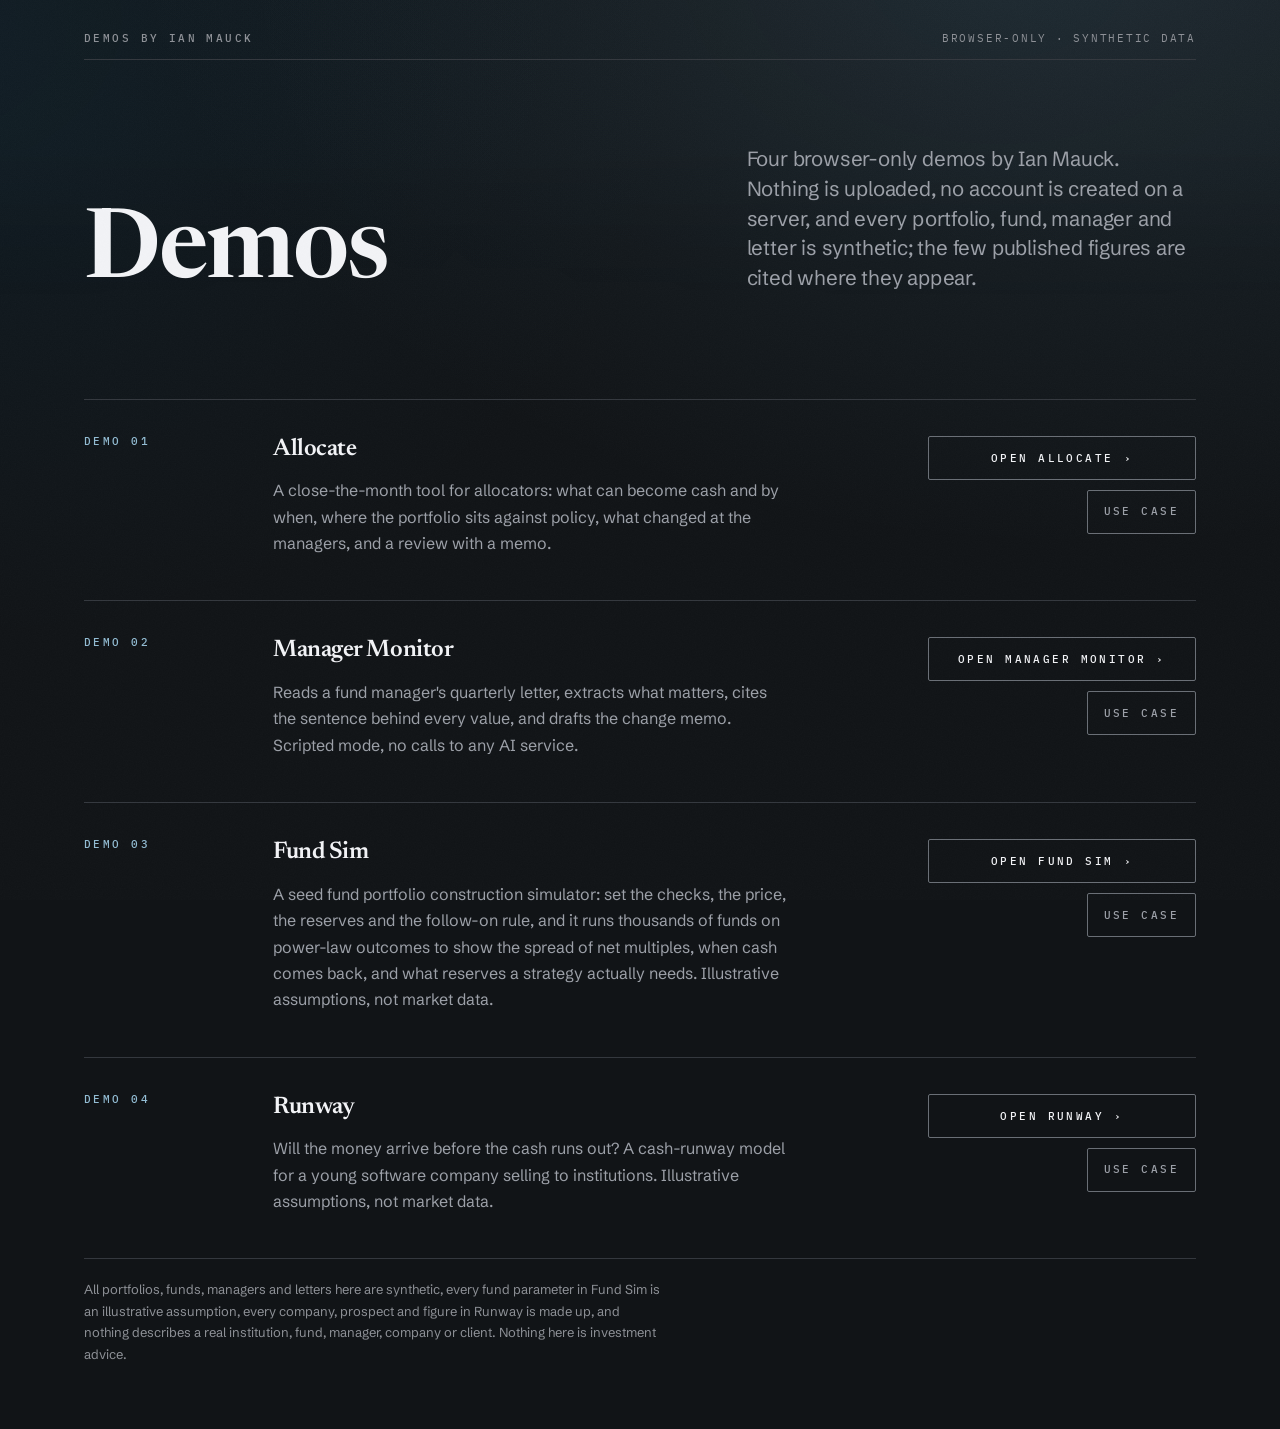
==== commit 2551e3ba: "Runway: a fourth demo, a cash-runway model for a young software company selling to institutions The " ====
--- a/index.html
+++ b/index.html
@@ -3,7 +3,7 @@
 <head>
 <meta charset="utf-8" />
 <meta name="viewport" content="width=device-width, initial-scale=1" />
-<meta name="description" content="Three browser-only demos by Ian Mauck: Allocate, a close-the-month tool for allocators; Manager Monitor, which reads manager letters and cites every value; and Fund Sim, a seed fund portfolio construction simulator." />
+<meta name="description" content="Four browser-only demos by Ian Mauck: Allocate, a close-the-month tool for allocators; Manager Monitor, which reads manager letters and cites every value; Fund Sim, a seed fund portfolio construction simulator; and Runway, a cash-runway model for a young software company selling to institutions." />
 <meta name="theme-color" content="#111417" />
 <title>Demos by Ian Mauck</title>
 <style>
@@ -24,11 +24,11 @@
 
 /* ============================================================
    The demos index: the same masthead, tokens and accent substitution;
-   the three demos are case-file rows (mono stamp, headline, teaser,
+   the four demos are case-file rows (mono stamp, headline, teaser,
    bordered mono CTA, and a quieter Use case toggle under it that opens
    the demo's six plain-language parts after both controls). The mono
    furniture is the stamps DEMO 01 to
-   DEMO 03, the folio line (the page's own <title>) and the right-hand
+   DEMO 04, the folio line (the page's own <title>) and the right-hand
    micro label.
 
    The three faces are self-hosted in ./fonts/ beside this file (the
@@ -315,7 +315,7 @@
         <span class="mask-line"><span class="mask-inner" style="--d:80ms">Demos</span></span>
       </h1>
     </div>
-    <p class="dek col-dek reveal" style="--d:160ms">Three browser-only demos by Ian Mauck. Nothing is uploaded, no account is created on a server, and every portfolio, fund, manager and letter is synthetic; the few published figures are cited where they appear.</p>
+    <p class="dek col-dek reveal" style="--d:160ms">Four browser-only demos by Ian Mauck. Nothing is uploaded, no account is created on a server, and every portfolio, fund, manager and letter is synthetic; the few published figures are cited where they appear.</p>
   </div>
 </header>
 
@@ -454,11 +454,56 @@
       </div>
     </div>
   </div>
+
+  <div class="row-link reveal" style="--d:480ms">
+    <div class="wrap"><span class="rule-draw" style="--d:480ms"></span></div>
+    <div class="grid row-grid">
+      <div class="row-stamp">
+        <span class="label-mono accent">Demo 04</span>
+      </div>
+      <div class="row-story">
+        <h2 class="headline">Runway</h2>
+        <p class="body-copy">Will the money arrive before the cash runs out? A cash-runway model for a young software company selling to institutions. Illustrative assumptions, not market data.</p>
+      </div>
+      <div class="row-cta">
+        <a class="cta" href="./runway/">Open Runway <span class="chev" aria-hidden="true">&rsaquo;</span></a>
+        <button type="button" class="usecase-toggle" aria-expanded="false" aria-controls="usecase-runway">Use case</button>
+      </div>
+      <div id="usecase-runway" class="usecase" hidden>
+        <dl>
+          <div>
+            <dt class="label-mono">In one sentence</dt>
+            <dd class="body-copy">A tool that shows how long a young software company can keep going while it waits for universities, charities and investment firms to start paying for what it sells.</dd>
+          </div>
+          <div>
+            <dt class="label-mono">Who it is for</dt>
+            <dd class="body-copy">A founder, an early employee or an investor in small companies that sell software to organizations investing large sums, like a university's investment office.</dd>
+          </div>
+          <div>
+            <dt class="label-mono">The situation</dt>
+            <dd class="body-copy">In this model, a committee has to approve each purchase, and the money comes out of a yearly budget that is set months before the year begins. A customer who says yes in the spring may not pay until the next budget year starts, while the company pays salaries every month.</dd>
+          </div>
+          <div>
+            <dt class="label-mono">What you do here</dt>
+            <dd class="body-copy">Set the company's starting cash and monthly spending, how many customers it wins each month and what each pays. Then set the buyer's calendar: when the budget year starts, how often the committee meets and how far ahead the budget is fixed. Watch three cash lines: the founder's plan, the buyer's calendar, and the company with no customers at all. You can also save versions side by side, or look at five made-up companies at once.</dd>
+          </div>
+          <div>
+            <dt class="label-mono">What to look for</dt>
+            <dd class="body-copy">How much later the first customer's money arrives on the buyer's calendar, whether cash drops below zero before then, and how much more cash the calendar needs than the founder's plan.</dd>
+          </div>
+          <div>
+            <dt class="label-mono">What it assumes</dt>
+            <dd class="body-copy">Both lines win the same customers at the same price. Only the timing differs. Each customer pays a year at a time, a month after each bill, and by default nine in ten renew each year. Spending stays flat. The calendar delays deals but never loses them, and no buyer pays mid-year from a spare budget. All the numbers are made up for illustration.</dd>
+          </div>
+        </dl>
+      </div>
+    </div>
+  </div>
 </main>
 
 <footer class="wrap foot">
-  <span class="rule-draw" style="--d:480ms"></span>
-  <p>All portfolios, funds, managers and letters here are synthetic, every fund parameter in Fund Sim is an illustrative assumption, and nothing describes a real institution, fund, manager or client. Nothing here is investment advice.</p>
+  <span class="rule-draw" style="--d:560ms"></span>
+  <p>All portfolios, funds, managers and letters here are synthetic, every fund parameter in Fund Sim is an illustrative assumption, every company, prospect and figure in Runway is made up, and nothing describes a real institution, fund, manager, company or client. Nothing here is investment advice.</p>
 </footer>
 <script>
 /* The Use case toggles: a disclosure each. Closed on every load, nothing is
